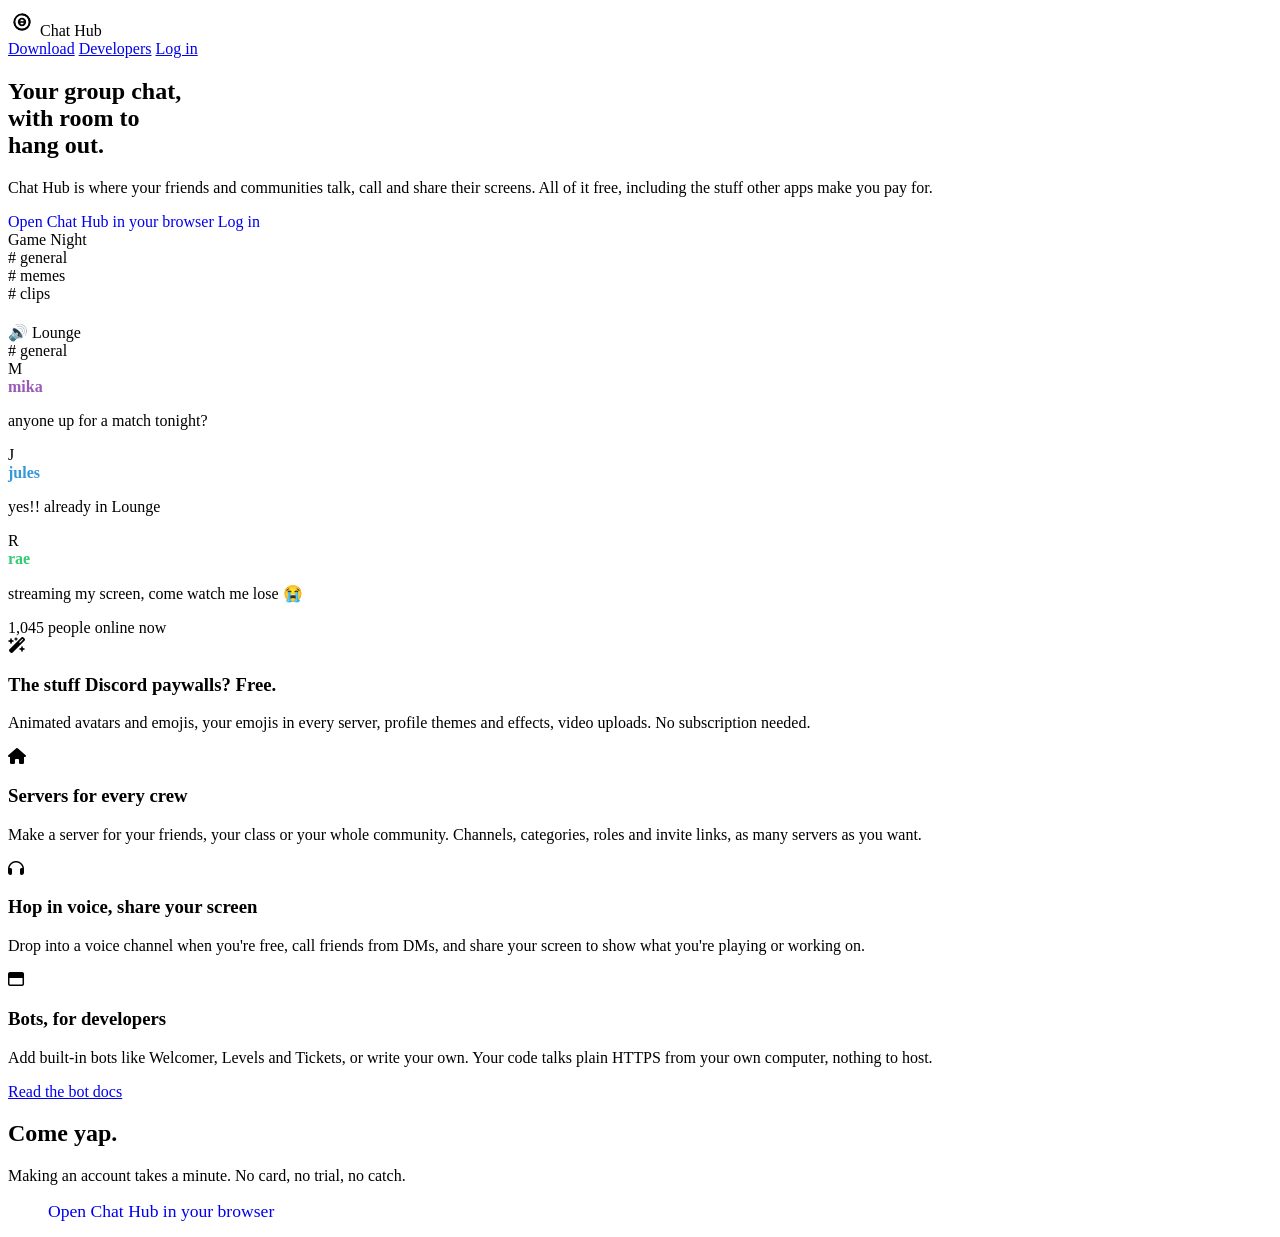
==== index.html @ bc0da788 "Create index.html" ====
<!DOCTYPE html>
<html lang="en">
<head>
    <meta charset="UTF-8">
    <meta name="viewport" content="width=device-width, initial-scale=1.0">
    <title>Chat Hub - Your group chat, with room to hang out.</title>
    <link rel="stylesheet" href="style.css">
    <link rel="stylesheet" href="https://cdnjs.cloudflare.com/ajax/libs/font-awesome/6.4.0/css/all.min.css">
</head>
<body>

    <nav>
        <div class="logo">
            <svg viewBox="0 0 512 512" style="fill: var(--accent); width: 28px; height: 28px;">
                <circle cx="256" cy="256" r="140" fill="none" stroke="currentColor" stroke-width="32" stroke-linecap="round" />
                <path d="M 256 116 A 140 140 0 0 1 396 256 A 140 140 0 0 1 256 396 A 140 140 0 0 1 116 256" fill="none" stroke="currentColor" stroke-width="32" stroke-linecap="round" />
                <circle cx="256" cy="256" r="60" fill="none" stroke="currentColor" stroke-width="32" stroke-linecap="round" />
                <line x1="216" y1="216" x2="216" y2="296" stroke="currentColor" stroke-width="24" stroke-linecap="round" />
                <line x1="296" y1="216" x2="296" y2="296" stroke="currentColor" stroke-width="24" stroke-linecap="round" />
                <line x1="216" y1="256" x2="296" y2="256" stroke="currentColor" stroke-width="24" stroke-linecap="round" />
            </svg>
            Chat Hub
        </div>
        <div class="nav-links">
            <a href="#">Download</a>
            <a href="#">Developers</a>
            <a href="app.html" class="btn-login">Log in</a>
        </div>
    </nav>

    <section class="hero">
        <div class="hero-text">
            <h1>Your group chat,<br>with room to<br>hang out.</h1>
            <p>Chat Hub is where your friends and communities talk, call and share their screens. All of it free, including the stuff other apps make you pay for.</p>
            <div class="hero-buttons">
                <a href="app.html" class="btn-primary" style="text-decoration: none;">Open Chat Hub in your browser</a>
                <a href="app.html" class="btn-secondary" style="text-decoration: none;">Log in</a>
            </div>
        </div>

        <div class="mockup-container">
            <div class="mockup-sidebar">
                <div class="mockup-server-name">Game Night</div>
                <div class="mockup-channel active"># general</div>
                <div class="mockup-channel"># memes</div>
                <div class="mockup-channel"># clips</div>
                <div class="mockup-channel" style="margin-top: 20px;">🔊 Lounge</div>
            </div>
            <div class="mockup-main">
                <div class="mockup-header"># general</div>
                <div class="mockup-messages">
                    <div class="mockup-msg">
                        <div class="avatar m">M</div>
                        <div class="msg-content">
                            <strong style="color: #9b59b6;">mika</strong>
                            <p>anyone up for a match tonight?</p>
                        </div>
                    </div>
                    <div class="mockup-msg">
                        <div class="avatar j">J</div>
                        <div class="msg-content">
                            <strong style="color: #3498db;">jules</strong>
                            <p>yes!! already in Lounge</p>
                        </div>
                    </div>
                    <div class="mockup-msg">
                        <div class="avatar r">R</div>
                        <div class="msg-content">
                            <strong style="color: #2ecc71;">rae</strong>
                            <p>streaming my screen, come watch me lose 😭</p>
                        </div>
                    </div>
                </div>
            </div>
        </div>
    </section>

    <section class="stats">
        <div class="stats-dot"></div>
        1,045 <span>people online now</span>
    </section>

    <section class="features-grid">
        <div class="feature-item">
            <div class="feature-icon"><i class="fa-solid fa-wand-magic-sparkles"></i></div>
            <h3>The stuff Discord paywalls? Free.</h3>
            <p>Animated avatars and emojis, your emojis in every server, profile themes and effects, video uploads. No subscription needed.</p>
        </div>
        <div class="feature-item">
            <div class="feature-icon"><i class="fa-solid fa-house"></i></div>
            <h3>Servers for every crew</h3>
            <p>Make a server for your friends, your class or your whole community. Channels, categories, roles and invite links, as many servers as you want.</p>
        </div>
        <div class="feature-item">
            <div class="feature-icon"><i class="fa-solid fa-headphones"></i></div>
            <h3>Hop in voice, share your screen</h3>
            <p>Drop into a voice channel when you're free, call friends from DMs, and share your screen to show what you're playing or working on.</p>
        </div>
        <div class="feature-item">
            <div class="feature-icon"><i class="fa-regular fa-window-maximize"></i></div>
            <h3>Bots, for developers</h3>
            <p>Add built-in bots like Welcomer, Levels and Tickets, or write your own. Your code talks plain HTTPS from your own computer, nothing to host.</p>
            <a href="#" class="feature-link">Read the bot docs</a>
        </div>
    </section>

    <section class="cta-bottom">
        <h2>Come yap.</h2>
        <p>Making an account takes a minute. No card, no trial, no catch.</p>
        <a href="app.html" class="btn-primary" style="padding: 16px 40px; font-size: 1.1rem; text-decoration: none;">Open Chat Hub in your browser</a>
    </section>

</body>
</html>
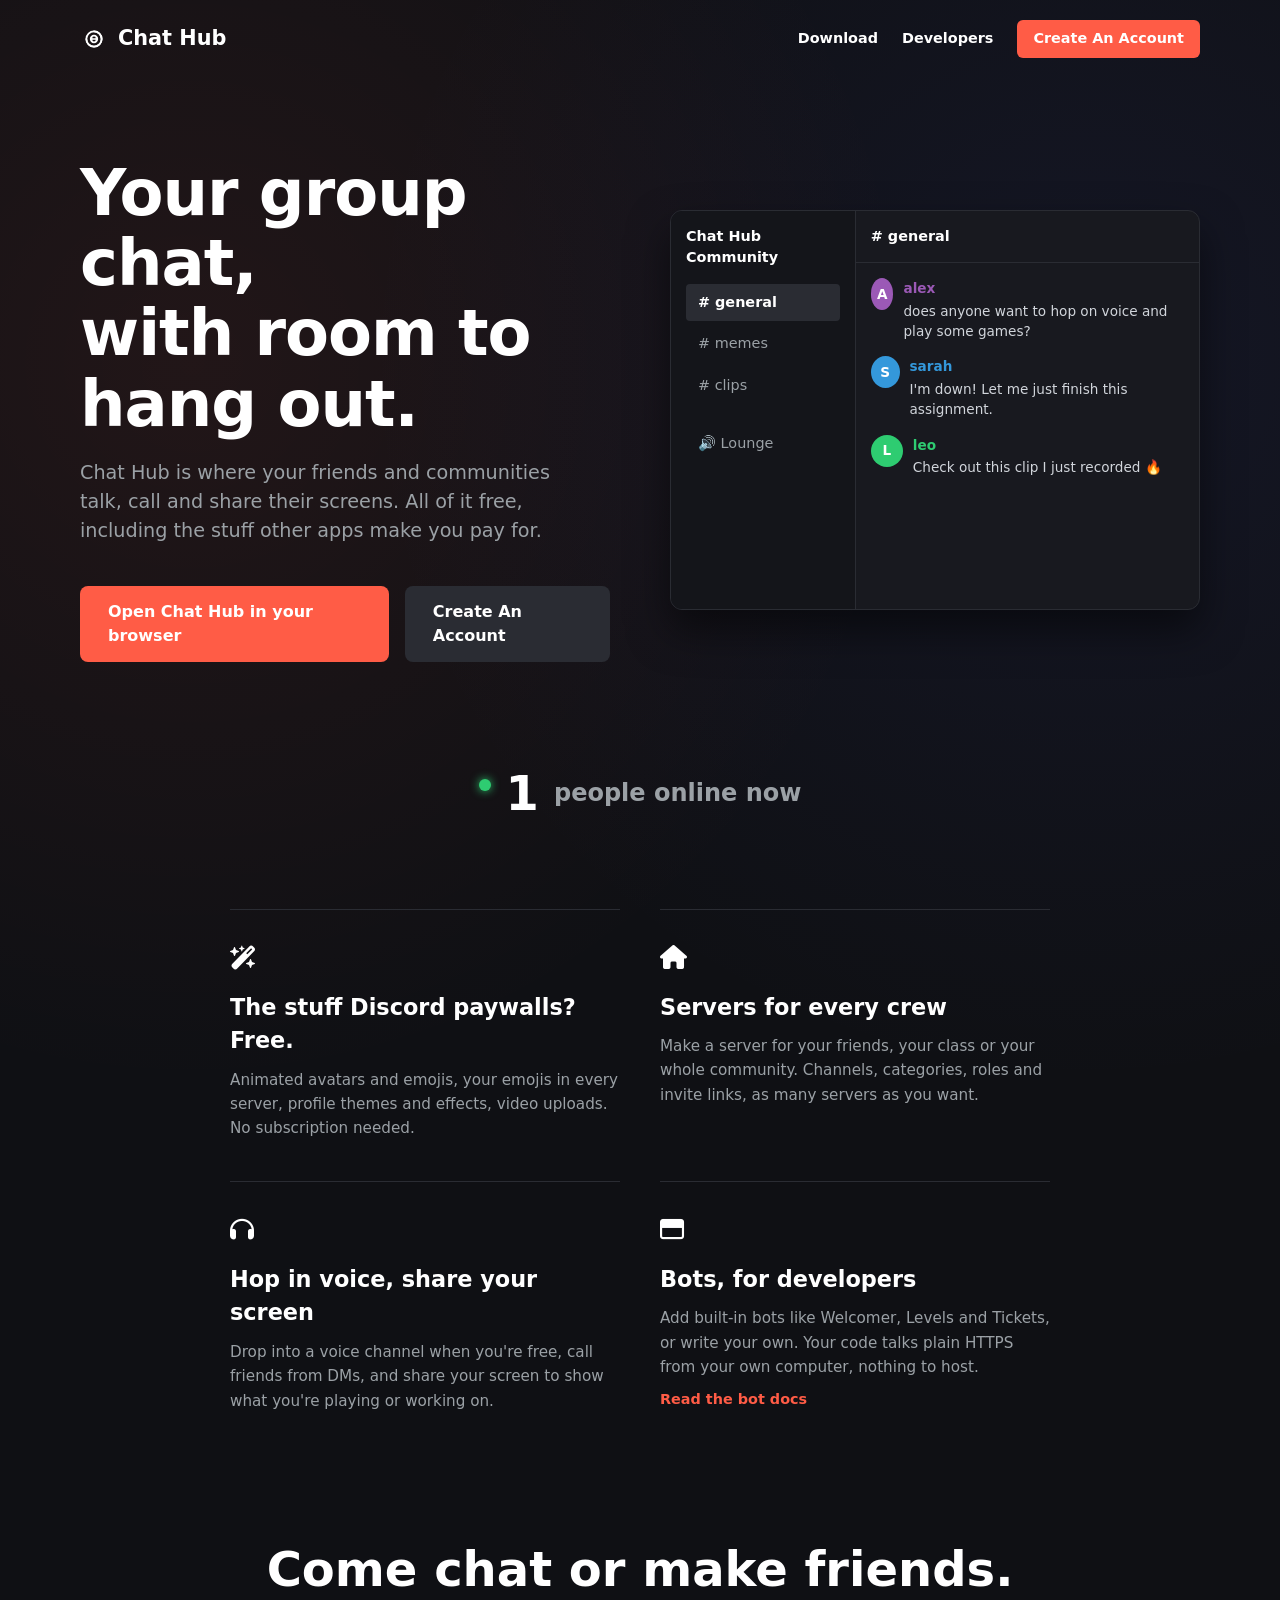
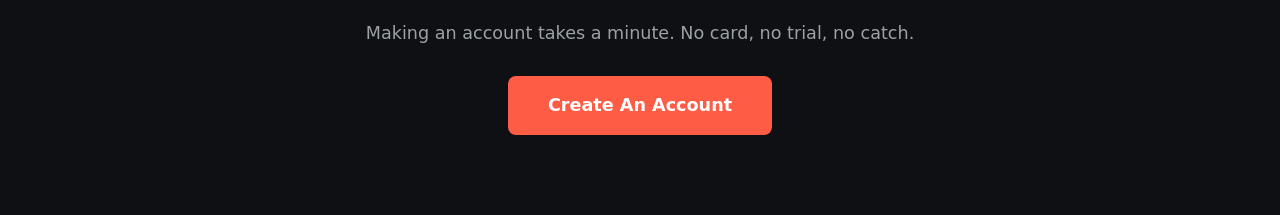
==== commit e5f2a2b6: "Update index.html" ====
--- a/index.html
+++ b/index.html
@@ -24,7 +24,7 @@
         <div class="nav-links">
             <a href="#">Download</a>
             <a href="#">Developers</a>
-            <a href="app.html" class="btn-login">Log in</a>
+            <a href="login.html" class="btn-login">Create An Account</a>
         </div>
     </nav>
 
@@ -33,14 +33,14 @@
             <h1>Your group chat,<br>with room to<br>hang out.</h1>
             <p>Chat Hub is where your friends and communities talk, call and share their screens. All of it free, including the stuff other apps make you pay for.</p>
             <div class="hero-buttons">
-                <a href="app.html" class="btn-primary" style="text-decoration: none;">Open Chat Hub in your browser</a>
-                <a href="app.html" class="btn-secondary" style="text-decoration: none;">Log in</a>
+                <a href="app.html" class="btn-primary" style="display: inline-block; text-decoration: none;">Open Chat Hub in your browser</a>
+                <a href="login.html" class="btn-secondary" style="display: inline-block; text-decoration: none;">Create An Account</a>
             </div>
         </div>
 
         <div class="mockup-container">
             <div class="mockup-sidebar">
-                <div class="mockup-server-name">Game Night</div>
+                <div class="mockup-server-name">Chat Hub Community</div>
                 <div class="mockup-channel active"># general</div>
                 <div class="mockup-channel"># memes</div>
                 <div class="mockup-channel"># clips</div>
@@ -50,24 +50,24 @@
                 <div class="mockup-header"># general</div>
                 <div class="mockup-messages">
                     <div class="mockup-msg">
-                        <div class="avatar m">M</div>
+                        <div class="avatar m">A</div>
                         <div class="msg-content">
-                            <strong style="color: #9b59b6;">mika</strong>
-                            <p>anyone up for a match tonight?</p>
+                            <strong style="color: #9b59b6;">alex</strong>
+                            <p>does anyone want to hop on voice and play some games?</p>
                         </div>
                     </div>
                     <div class="mockup-msg">
-                        <div class="avatar j">J</div>
+                        <div class="avatar j">S</div>
                         <div class="msg-content">
-                            <strong style="color: #3498db;">jules</strong>
-                            <p>yes!! already in Lounge</p>
+                            <strong style="color: #3498db;">sarah</strong>
+                            <p>I'm down! Let me just finish this assignment.</p>
                         </div>
                     </div>
                     <div class="mockup-msg">
-                        <div class="avatar r">R</div>
+                        <div class="avatar r">L</div>
                         <div class="msg-content">
-                            <strong style="color: #2ecc71;">rae</strong>
-                            <p>streaming my screen, come watch me lose 😭</p>
+                            <strong style="color: #2ecc71;">leo</strong>
+                            <p>Check out this clip I just recorded 🔥</p>
                         </div>
                     </div>
                 </div>
@@ -77,7 +77,7 @@
 
     <section class="stats">
         <div class="stats-dot"></div>
-        1,045 <span>people online now</span>
+        <span id="online-count" style="font-size: 3rem; color: white;">1</span> <span>people online now</span>
     </section>
 
     <section class="features-grid">
@@ -105,10 +105,11 @@
     </section>
 
     <section class="cta-bottom">
-        <h2>Come yap.</h2>
+        <h2>Come chat or make friends.</h2>
         <p>Making an account takes a minute. No card, no trial, no catch.</p>
-        <a href="app.html" class="btn-primary" style="padding: 16px 40px; font-size: 1.1rem; text-decoration: none;">Open Chat Hub in your browser</a>
+        <a href="login.html" class="btn-primary" style="display: inline-block; padding: 16px 40px; font-size: 1.1rem; text-decoration: none;">Create An Account</a>
     </section>
 
+    <script src="app.js"></script> 
 </body>
 </html>
--- a/style.css
+++ b/style.css
@@ -0,0 +1,82 @@
+:root {
+    --bg-main: #0f1014;
+    --bg-panel: #18191f;
+    --text-main: #ffffff;
+    --text-muted: #9ba1a6;
+    --accent: #ff5c46;
+    --accent-hover: #e04b38;
+    --border-color: #2a2c33;
+    --font-family: system-ui, -apple-system, BlinkMacSystemFont, 'Segoe UI', Roboto, sans-serif;
+}
+
+* { box-sizing: border-box; margin: 0; padding: 0; }
+body {
+    background-color: var(--bg-main);
+    color: var(--text-main);
+    font-family: var(--font-family);
+    line-height: 1.5;
+    background-image: radial-gradient(circle at 15% 20%, rgba(255, 92, 70, 0.08) 0%, transparent 40%),
+                      radial-gradient(circle at 85% 20%, rgba(88, 101, 242, 0.08) 0%, transparent 40%);
+}
+a { text-decoration: none; color: inherit; }
+
+/* Nav */
+nav {
+    display: flex; justify-content: space-between; align-items: center;
+    padding: 20px 40px; max-width: 1200px; margin: 0 auto;
+}
+.logo { display: flex; align-items: center; gap: 10px; font-weight: 800; font-size: 1.3rem; }
+.nav-links { display: flex; align-items: center; gap: 24px; font-size: 0.9rem; font-weight: 600; }
+.nav-links a:hover { color: var(--text-muted); }
+.btn-login { background: var(--accent); color: white; padding: 8px 16px; border-radius: 6px; }
+.btn-login:hover { background: var(--accent-hover); color: white; }
+
+/* Hero */
+.hero {
+    display: grid; grid-template-columns: 1fr 1fr; gap: 60px;
+    max-width: 1200px; margin: 80px auto; padding: 0 40px; align-items: center;
+}
+.hero-text h1 { font-size: 4rem; font-weight: 800; line-height: 1.1; margin-bottom: 20px; letter-spacing: -1px; }
+.hero-text p { font-size: 1.2rem; color: var(--text-muted); margin-bottom: 40px; max-width: 500px; }
+.hero-buttons { display: flex; gap: 16px; }
+.btn-primary {
+    background: var(--accent); color: white; padding: 14px 28px; border-radius: 8px;
+    font-weight: 700; font-size: 1rem; border: none; cursor: pointer; transition: transform 0.1s, background 0.2s;
+}
+.btn-primary:hover { background: var(--accent-hover); transform: translateY(-2px); }
+.btn-secondary {
+    background: #2a2c33; color: white; padding: 14px 28px; border-radius: 8px;
+    font-weight: 700; font-size: 1rem; border: none; cursor: pointer;
+}
+
+/* Mockup */
+.mockup-container {
+    background: var(--bg-panel); border-radius: 12px; border: 1px solid var(--border-color);
+    display: flex; overflow: hidden; box-shadow: 0 20px 40px rgba(0,0,0,0.5); height: 400px;
+}
+.mockup-sidebar { width: 35%; background: #14151a; padding: 15px; border-right: 1px solid var(--border-color); }
+.mockup-server-name { font-weight: 700; font-size: 0.9rem; margin-bottom: 15px; }
+.mockup-channel { padding: 8px 12px; border-radius: 4px; color: var(--text-muted); font-size: 0.9rem; margin-bottom: 4px; }
+.mockup-channel.active { background: #2a2c33; color: white; font-weight: 600; }
+.mockup-main { width: 65%; display: flex; flex-direction: column; }
+.mockup-header { padding: 15px; border-bottom: 1px solid var(--border-color); font-weight: 700; font-size: 0.9rem; }
+.mockup-messages { padding: 15px; flex: 1; display: flex; flex-direction: column; gap: 15px; }
+.mockup-msg { display: flex; gap: 10px; font-size: 0.85rem; }
+.avatar { width: 32px; height: 32px; border-radius: 50%; display: flex; align-items: center; justify-content: center; font-weight: bold; color: white; }
+.avatar.m { background: #9b59b6; } .avatar.j { background: #3498db; } .avatar.r { background: #2ecc71; }
+.msg-content strong { display: block; margin-bottom: 2px; }
+.msg-content p { color: #d1d5db; }
+
+/* Features & Stats */
+.stats { text-align: center; font-size: 3rem; font-weight: 800; margin: 60px 0; display: flex; justify-content: center; align-items: center; gap: 15px; }
+.stats-dot { width: 12px; height: 12px; background: #2ecc71; border-radius: 50%; box-shadow: 0 0 10px #2ecc71; }
+.stats span { font-size: 1.5rem; color: var(--text-muted); font-weight: 600; margin-top: 15px;}
+.features-grid { display: grid; grid-template-columns: 1fr 1fr; gap: 40px; max-width: 900px; margin: 80px auto; padding: 0 40px; }
+.feature-item { border-top: 1px solid var(--border-color); padding-top: 30px; }
+.feature-icon { font-size: 1.5rem; margin-bottom: 15px; color: white; }
+.feature-item h3 { font-size: 1.4rem; margin-bottom: 10px; }
+.feature-item p { color: var(--text-muted); font-size: 0.95rem; line-height: 1.6; }
+.feature-link { color: var(--accent); font-weight: 600; display: inline-block; margin-top: 10px; font-size: 0.9rem; }
+.cta-bottom { text-align: center; margin: 120px 0 80px; }
+.cta-bottom h2 { font-size: 3rem; font-weight: 800; margin-bottom: 15px; }
+.cta-bottom p { color: var(--text-muted); margin-bottom: 30px; font-size: 1.1rem; }
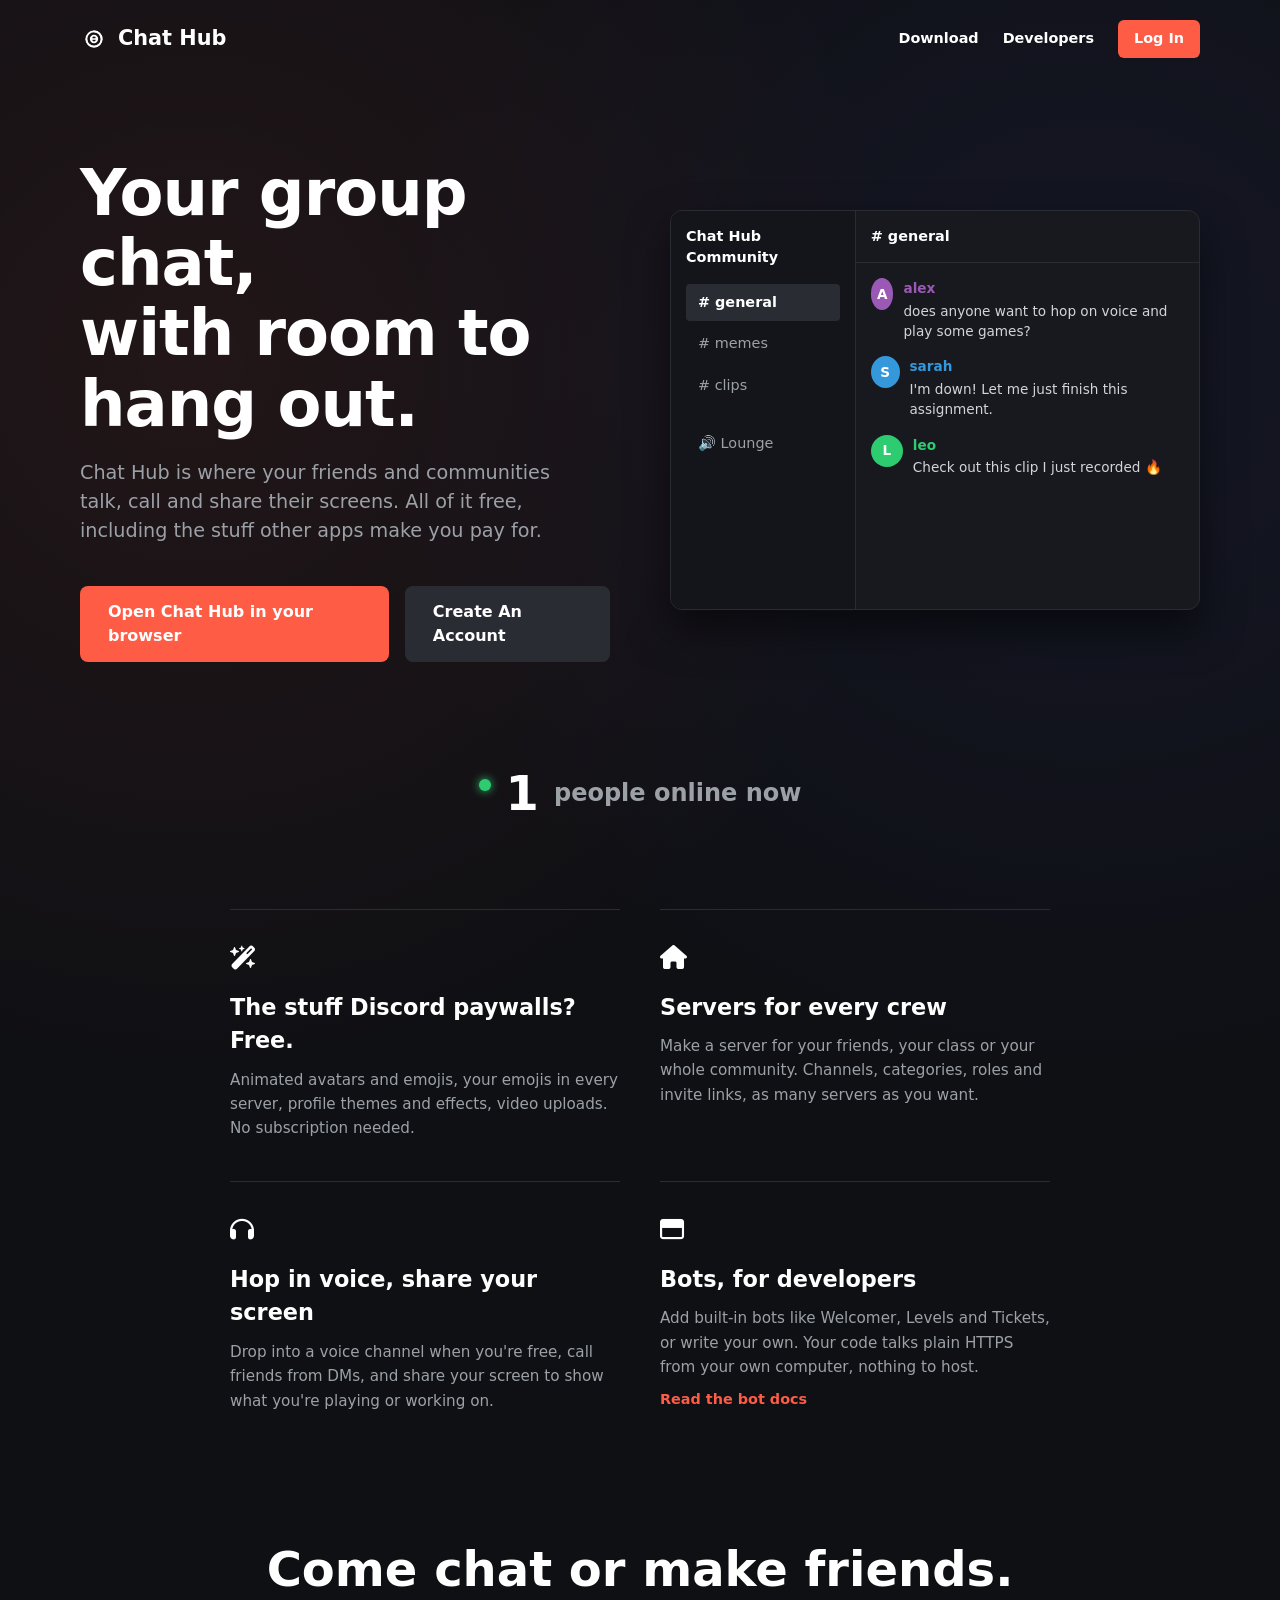
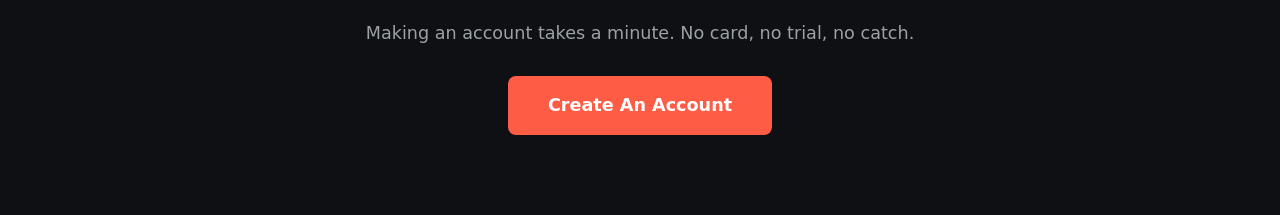
==== commit 00957258: "Update login link to point to login-auth.html" ====
--- a/index.html
+++ b/index.html
@@ -24,7 +24,8 @@
         <div class="nav-links">
             <a href="#">Download</a>
             <a href="#">Developers</a>
-            <a href="login.html" class="btn-login">Create An Account</a>
+            <!-- FIXED: Link to login-auth.html -->
+            <a href="login-auth.html" class="btn-login">Log In</a>
         </div>
     </nav>
 
